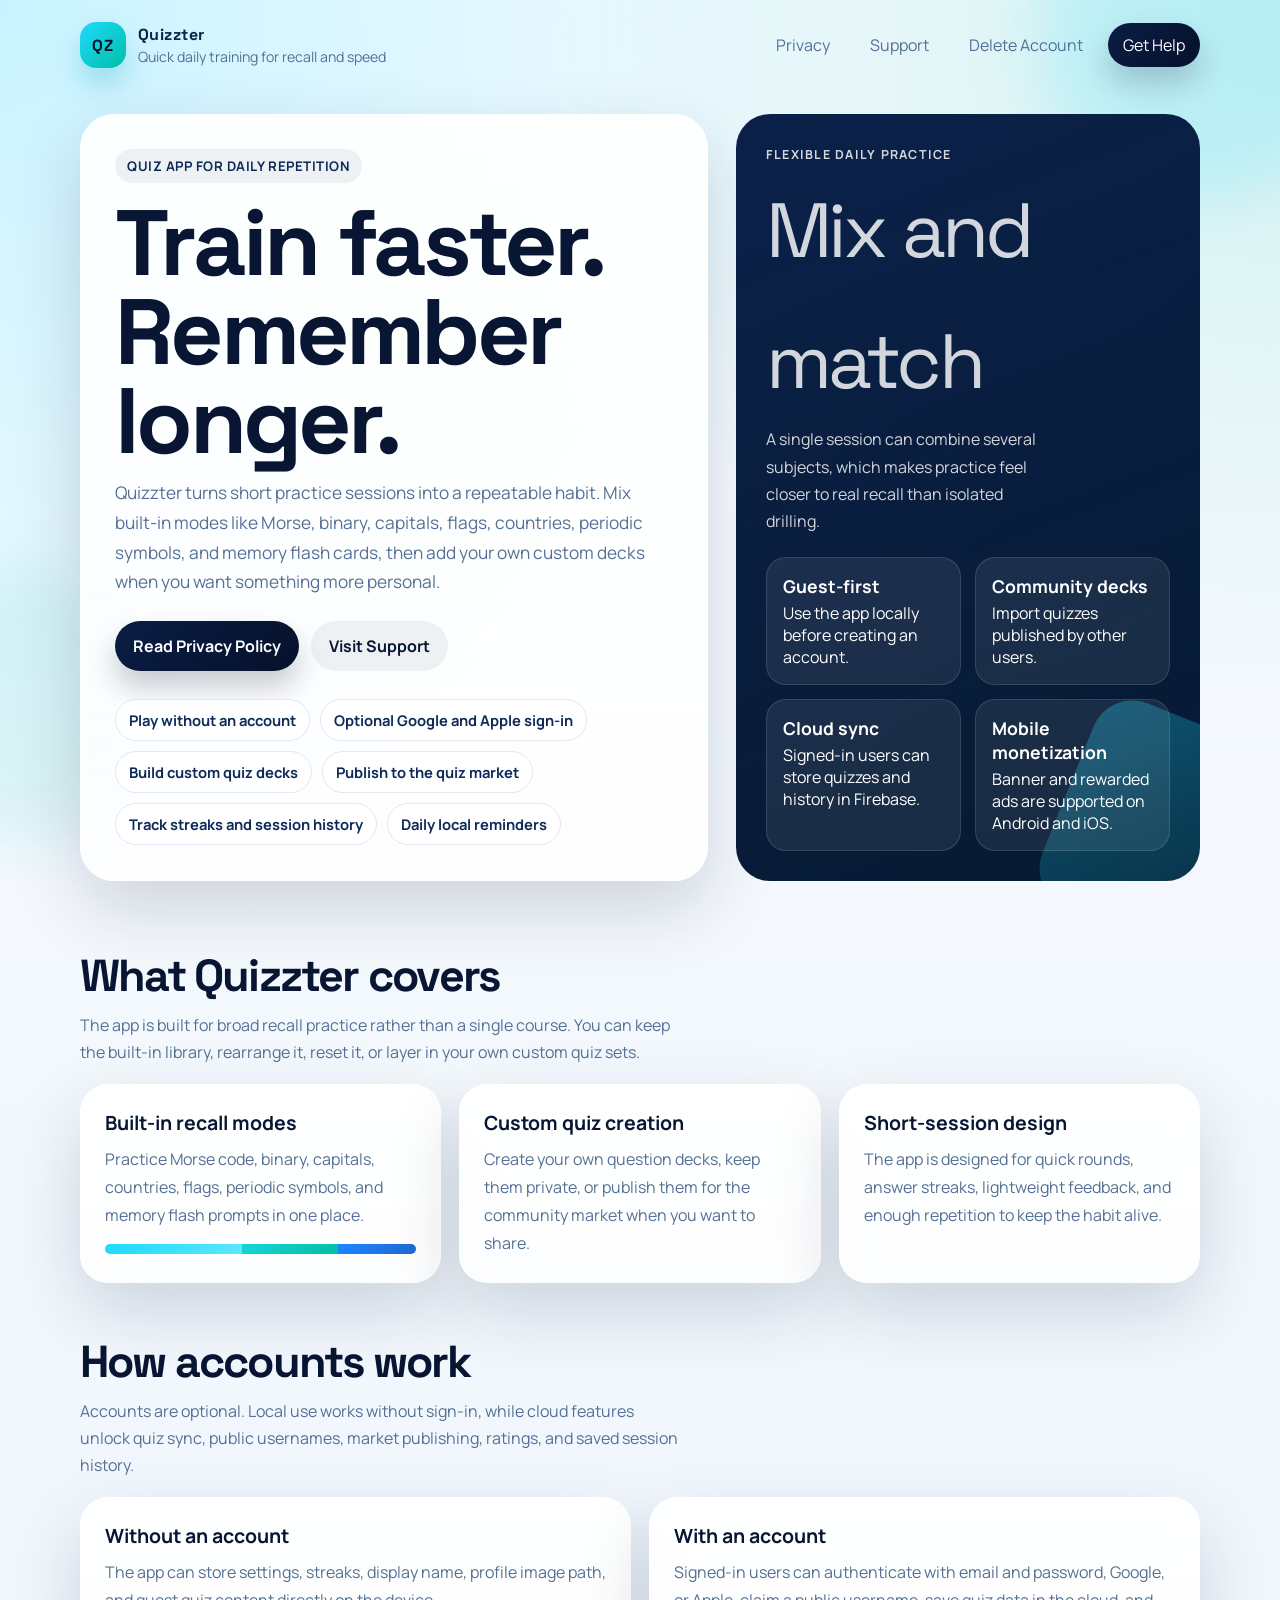
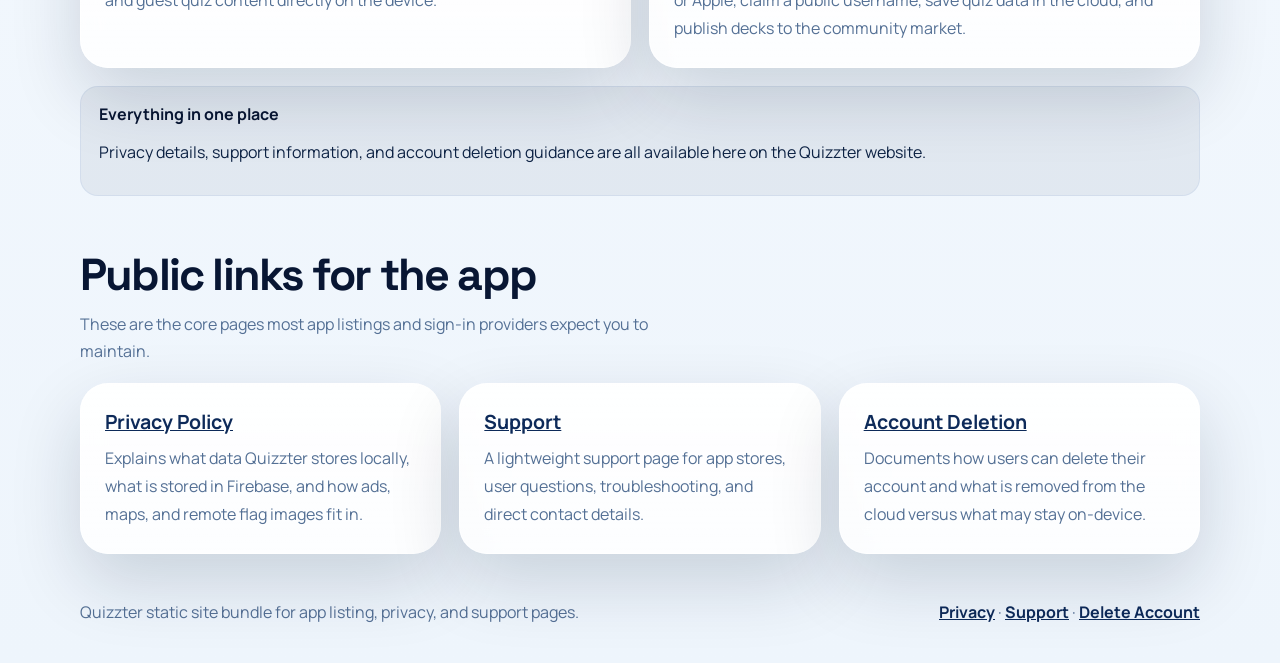
==== index.html @ 58419e4d "Update README and support pages with new contact information and improved descriptions" ====
<!DOCTYPE html>
<html lang="en">
<head>
  <meta charset="utf-8">
  <meta name="viewport" content="width=device-width, initial-scale=1">
  <meta
    name="description"
    content="Quizzter is a flexible quiz trainer for quick daily practice, custom quiz decks, and community-made study sets."
  >
  <title>Quizzter | Daily Quiz Training</title>
  <link rel="stylesheet" href="site.css">
</head>
<body>
  <div class="page-shell">
    <header class="site-header">
      <div class="wrap">
        <a class="brand" href="index.html" aria-label="Quizzter home">
          <span class="brand-mark">QZ</span>
          <span class="brand-copy">
            <span class="brand-title">Quizzter</span>
            <span class="brand-subtitle">Quick daily training for recall and speed</span>
          </span>
        </a>
        <nav class="nav" aria-label="Primary">
          <a href="privacy.html">Privacy</a>
          <a href="support.html">Support</a>
          <a href="delete-account.html">Delete Account</a>
          <a class="cta-link" href="support.html">Get Help</a>
        </nav>
      </div>
    </header>

    <main>
      <section class="hero">
        <div class="wrap hero-grid">
          <article class="hero-card">
            <span class="eyebrow">Quiz app for daily repetition</span>
            <h1>Train faster. Remember longer.</h1>
            <p class="lead">
              Quizzter turns short practice sessions into a repeatable habit.
              Mix built-in modes like Morse, binary, capitals, flags, countries,
              periodic symbols, and memory flash cards, then add your own custom
              decks when you want something more personal.
            </p>
            <div class="button-row">
              <a class="button button-primary" href="privacy.html">Read Privacy Policy</a>
              <a class="button button-secondary" href="support.html">Visit Support</a>
            </div>
            <div class="chip-row" aria-label="Product highlights">
              <span class="chip">Play without an account</span>
              <span class="chip">Optional Google and Apple sign-in</span>
              <span class="chip">Build custom quiz decks</span>
              <span class="chip">Publish to the quiz market</span>
              <span class="chip">Track streaks and session history</span>
              <span class="chip">Daily local reminders</span>
            </div>
          </article>

          <aside class="stats-card" aria-label="Quizzter overview">
            <p class="stats-label">Flexible daily practice</p>
            <p class="stats-number">Mix and match</p>
            <p>
              A single session can combine several subjects, which makes practice
              feel closer to real recall than isolated drilling.
            </p>
            <div class="mini-grid">
              <div class="mini-panel">
                <strong>Guest-first</strong>
                <span>Use the app locally before creating an account.</span>
              </div>
              <div class="mini-panel">
                <strong>Community decks</strong>
                <span>Import quizzes published by other users.</span>
              </div>
              <div class="mini-panel">
                <strong>Cloud sync</strong>
                <span>Signed-in users can store quizzes and history in Firebase.</span>
              </div>
              <div class="mini-panel">
                <strong>Mobile monetization</strong>
                <span>Banner and rewarded ads are supported on Android and iOS.</span>
              </div>
            </div>
          </aside>
        </div>
      </section>

      <section class="section">
        <div class="wrap">
          <div class="section-heading">
            <h2>What Quizzter covers</h2>
            <p>
              The app is built for broad recall practice rather than a single
              course. You can keep the built-in library, rearrange it, reset it,
              or layer in your own custom quiz sets.
            </p>
          </div>
          <div class="feature-grid">
            <article class="glass-card">
              <h3>Built-in recall modes</h3>
              <p>
                Practice Morse code, binary, capitals, countries, flags,
                periodic symbols, and memory flash prompts in one place.
              </p>
              <div class="metric-bar" aria-hidden="true">
                <span></span><span></span><span></span>
              </div>
            </article>
            <article class="glass-card">
              <h3>Custom quiz creation</h3>
              <p>
                Create your own question decks, keep them private, or publish
                them for the community market when you want to share.
              </p>
            </article>
            <article class="glass-card">
              <h3>Short-session design</h3>
              <p>
                The app is designed for quick rounds, answer streaks, lightweight
                feedback, and enough repetition to keep the habit alive.
              </p>
            </article>
          </div>
        </div>
      </section>

      <section class="section">
        <div class="wrap">
          <div class="section-heading">
            <h2>How accounts work</h2>
            <p>
              Accounts are optional. Local use works without sign-in, while
              cloud features unlock quiz sync, public usernames, market
              publishing, ratings, and saved session history.
            </p>
          </div>
          <div class="support-grid">
            <article class="panel">
              <h3>Without an account</h3>
              <p>
                The app can store settings, streaks, display name, profile image
                path, and guest quiz content directly on the device.
              </p>
            </article>
            <article class="panel">
              <h3>With an account</h3>
              <p>
                Signed-in users can authenticate with email and password,
                Google, or Apple, claim a public username, save quiz data in the
                cloud, and publish decks to the community market.
              </p>
            </article>
          </div>
          <div class="notice">
            <strong>Everything in one place</strong>
            <p>
              Privacy details, support information, and account deletion
              guidance are all available here on the Quizzter website.
            </p>
          </div>
        </div>
      </section>

      <section class="section">
        <div class="wrap">
          <div class="section-heading">
            <h2>Public links for the app</h2>
            <p>
              These are the core pages most app listings and sign-in providers
              expect you to maintain.
            </p>
          </div>
          <div class="feature-grid">
            <article class="glass-card">
              <h3><a class="text-link" href="privacy.html">Privacy Policy</a></h3>
              <p>
                Explains what data Quizzter stores locally, what is stored in
                Firebase, and how ads, maps, and remote flag images fit in.
              </p>
            </article>
            <article class="glass-card">
              <h3><a class="text-link" href="support.html">Support</a></h3>
              <p>
                A lightweight support page for app stores, user questions,
                troubleshooting, and direct contact details.
              </p>
            </article>
            <article class="glass-card">
              <h3><a class="text-link" href="delete-account.html">Account Deletion</a></h3>
              <p>
                Documents how users can delete their account and what is removed
                from the cloud versus what may stay on-device.
              </p>
            </article>
          </div>
        </div>
      </section>
    </main>

    <footer class="site-footer">
      <div class="wrap">
        <p>Quizzter static site bundle for app listing, privacy, and support pages.</p>
        <p><a class="text-link" href="privacy.html">Privacy</a> · <a class="text-link" href="support.html">Support</a> · <a class="text-link" href="delete-account.html">Delete Account</a></p>
      </div>
    </footer>
  </div>
</body>
</html>
---- site.css ----
@import url("https://fonts.googleapis.com/css2?family=Manrope:wght@400;600;700;800&family=Space+Grotesk:wght@500;700&display=swap");

:root {
  --ink-950: #06112b;
  --ink-900: #081633;
  --ink-800: #0a1d45;
  --ink-700: #0d2a59;
  --cyan-400: #1fd9ff;
  --cyan-200: #7ee9ff;
  --teal-400: #00bfa5;
  --paper: #f4f8fc;
  --card: rgba(255, 255, 255, 0.9);
  --card-strong: #ffffff;
  --border: rgba(199, 214, 234, 0.55);
  --text: #0d2345;
  --muted: #547095;
  --success: #0f8d76;
  --danger: #c94949;
  --shadow: 0 28px 70px rgba(8, 22, 51, 0.16);
  --radius-xl: 32px;
  --radius-lg: 22px;
  --radius-md: 16px;
  --content-width: 1120px;
}

* {
  box-sizing: border-box;
}

html {
  scroll-behavior: smooth;
}

body {
  margin: 0;
  min-width: 320px;
  font-family: "Manrope", "Avenir Next", "Segoe UI", sans-serif;
  color: var(--text);
  background:
    radial-gradient(circle at top left, rgba(31, 217, 255, 0.22), transparent 34%),
    radial-gradient(circle at top right, rgba(0, 191, 165, 0.16), transparent 28%),
    linear-gradient(180deg, #f8fbff 0%, #eef5fc 100%);
}

a {
  color: inherit;
}

img {
  max-width: 100%;
}

.page-shell {
  position: relative;
  overflow: hidden;
}

.page-shell::before,
.page-shell::after {
  content: "";
  position: fixed;
  z-index: -1;
  inset: auto;
  border-radius: 999px;
  filter: blur(28px);
  opacity: 0.55;
  pointer-events: none;
}

.page-shell::before {
  width: 320px;
  height: 320px;
  top: -120px;
  right: -80px;
  background: rgba(31, 217, 255, 0.28);
}

.page-shell::after {
  width: 280px;
  height: 280px;
  bottom: 6%;
  left: -120px;
  background: rgba(0, 191, 165, 0.16);
}

.wrap {
  width: min(calc(100% - 32px), var(--content-width));
  margin: 0 auto;
}

.site-header {
  padding: 22px 0 12px;
}

.site-header .wrap,
.site-footer .wrap {
  display: flex;
  align-items: center;
  justify-content: space-between;
  gap: 16px;
}

.brand {
  display: inline-flex;
  align-items: center;
  gap: 12px;
  text-decoration: none;
}

.brand-mark {
  width: 46px;
  height: 46px;
  border-radius: 16px;
  display: grid;
  place-items: center;
  background: linear-gradient(135deg, var(--cyan-400), var(--teal-400));
  color: var(--ink-950);
  font-family: "Space Grotesk", sans-serif;
  font-weight: 700;
  letter-spacing: 0.08em;
  box-shadow: 0 16px 28px rgba(0, 151, 194, 0.26);
}

.brand-copy {
  display: flex;
  flex-direction: column;
  gap: 2px;
}

.brand-title {
  font-family: "Space Grotesk", sans-serif;
  font-size: 1rem;
  font-weight: 700;
  letter-spacing: 0.03em;
}

.brand-subtitle {
  font-size: 0.88rem;
  color: var(--muted);
}

.nav {
  display: flex;
  flex-wrap: wrap;
  align-items: center;
  justify-content: flex-end;
  gap: 10px;
}

.nav a {
  padding: 11px 15px;
  border-radius: 999px;
  text-decoration: none;
  color: var(--muted);
  transition: 160ms ease;
}

.nav a:hover,
.nav a:focus-visible {
  background: rgba(255, 255, 255, 0.72);
  color: var(--ink-900);
  outline: none;
}

.cta-link {
  background: linear-gradient(135deg, var(--ink-800), var(--ink-950));
  color: #fff !important;
  box-shadow: 0 16px 30px rgba(8, 22, 51, 0.2);
}

.hero {
  padding: 34px 0 42px;
}

.hero-grid {
  display: grid;
  grid-template-columns: minmax(0, 1.15fr) minmax(320px, 0.85fr);
  gap: 28px;
  align-items: stretch;
}

.hero-card,
.glass-card,
.article-card,
.panel {
  border: 1px solid rgba(255, 255, 255, 0.7);
  background: linear-gradient(180deg, rgba(255, 255, 255, 0.94), rgba(255, 255, 255, 0.84));
  box-shadow: var(--shadow);
  backdrop-filter: blur(12px);
}

.hero-card {
  border-radius: 34px;
  padding: 34px;
}

.eyebrow {
  display: inline-flex;
  align-items: center;
  gap: 8px;
  padding: 8px 12px;
  border-radius: 999px;
  background: rgba(8, 22, 51, 0.06);
  color: var(--ink-700);
  font-size: 0.83rem;
  font-weight: 700;
  letter-spacing: 0.04em;
  text-transform: uppercase;
}

.hero h1,
.page-title {
  margin: 16px 0 12px;
  font-family: "Space Grotesk", sans-serif;
  line-height: 0.96;
  letter-spacing: -0.04em;
  color: var(--ink-900);
}

.hero h1 {
  font-size: clamp(3.1rem, 8vw, 5.8rem);
  max-width: 10ch;
}

.page-title {
  font-size: clamp(2.4rem, 6vw, 4rem);
}

.lead {
  margin: 0;
  max-width: 62ch;
  font-size: 1.08rem;
  line-height: 1.72;
  color: var(--muted);
}

.button-row {
  display: flex;
  flex-wrap: wrap;
  gap: 12px;
  margin-top: 24px;
}

.button {
  display: inline-flex;
  align-items: center;
  justify-content: center;
  gap: 10px;
  min-height: 50px;
  padding: 0 18px;
  border-radius: 999px;
  font-weight: 700;
  text-decoration: none;
  transition: transform 160ms ease, box-shadow 160ms ease, background 160ms ease;
}

.button:hover,
.button:focus-visible {
  transform: translateY(-1px);
  outline: none;
}

.button-primary {
  color: #fff;
  background: linear-gradient(135deg, var(--ink-800), var(--ink-950));
  box-shadow: 0 16px 28px rgba(8, 22, 51, 0.22);
}

.button-secondary {
  color: var(--ink-900);
  background: rgba(8, 22, 51, 0.06);
}

.chip-row {
  display: flex;
  flex-wrap: wrap;
  gap: 10px;
  margin-top: 28px;
}

.chip {
  padding: 10px 13px;
  border-radius: 999px;
  background: rgba(255, 255, 255, 0.82);
  border: 1px solid var(--border);
  color: var(--ink-700);
  font-weight: 700;
  font-size: 0.92rem;
}

.stats-card {
  border-radius: 34px;
  padding: 30px;
  background:
    linear-gradient(160deg, rgba(10, 29, 69, 0.98), rgba(6, 17, 43, 0.95)),
    linear-gradient(135deg, var(--cyan-400), var(--teal-400));
  color: #fff;
  position: relative;
  overflow: hidden;
}

.stats-card::before {
  content: "";
  position: absolute;
  inset: auto -80px -60px auto;
  width: 220px;
  height: 220px;
  border-radius: 42px;
  background: linear-gradient(135deg, rgba(31, 217, 255, 0.3), rgba(0, 191, 165, 0.08));
  transform: rotate(22deg);
}

.stats-card > * {
  position: relative;
}

.stats-label {
  margin: 0;
  color: rgba(255, 255, 255, 0.76);
  text-transform: uppercase;
  font-size: 0.78rem;
  letter-spacing: 0.1em;
  font-weight: 700;
}

.stats-number {
  margin: 8px 0 10px;
  font-family: "Space Grotesk", sans-serif;
  font-size: clamp(3rem, 9vw, 4.8rem);
  line-height: 0.94;
  letter-spacing: -0.05em;
}

.stats-card p {
  margin: 0;
  max-width: 28ch;
  line-height: 1.7;
  color: rgba(255, 255, 255, 0.82);
}

.mini-grid {
  display: grid;
  grid-template-columns: repeat(2, minmax(0, 1fr));
  gap: 14px;
  margin-top: 22px;
}

.mini-panel {
  padding: 16px;
  border-radius: 20px;
  background: rgba(255, 255, 255, 0.08);
  border: 1px solid rgba(255, 255, 255, 0.12);
}

.mini-panel strong {
  display: block;
  margin-bottom: 4px;
  font-size: 1.1rem;
}

.section {
  padding: 24px 0 26px;
}

.section-heading {
  margin-bottom: 18px;
}

.section-heading h2 {
  margin: 0 0 8px;
  font-family: "Space Grotesk", sans-serif;
  font-size: clamp(1.9rem, 5vw, 2.8rem);
  letter-spacing: -0.04em;
  color: var(--ink-900);
}

.section-heading p {
  margin: 0;
  max-width: 60ch;
  color: var(--muted);
  line-height: 1.7;
}

.feature-grid,
.support-grid,
.article-grid {
  display: grid;
  gap: 18px;
}

.feature-grid {
  grid-template-columns: repeat(3, minmax(0, 1fr));
}

.support-grid {
  grid-template-columns: repeat(2, minmax(0, 1fr));
}

.article-grid {
  grid-template-columns: 290px minmax(0, 1fr);
  align-items: start;
}

.glass-card,
.panel,
.article-card {
  border-radius: 28px;
  padding: 24px;
}

.glass-card h3,
.panel h3,
.article-card h2,
.article-card h3 {
  margin: 0 0 10px;
  color: var(--ink-900);
}

.glass-card h3,
.panel h3 {
  font-size: 1.22rem;
}

.glass-card p,
.panel p,
.article-card p,
.article-card li {
  margin: 0;
  color: var(--muted);
  line-height: 1.74;
}

.stack {
  display: grid;
  gap: 16px;
}

.metric-bar {
  margin-top: 14px;
  display: flex;
  height: 10px;
  border-radius: 999px;
  overflow: hidden;
  background: rgba(8, 22, 51, 0.08);
}

.metric-bar span:nth-child(1) {
  width: 44%;
  background: linear-gradient(135deg, var(--cyan-400), #5ce7ff);
}

.metric-bar span:nth-child(2) {
  width: 31%;
  background: linear-gradient(135deg, #17d5d5, var(--teal-400));
}

.metric-bar span:nth-child(3) {
  width: 25%;
  background: linear-gradient(135deg, #1b86ff, #2367d1);
}

.note,
.notice {
  margin-top: 18px;
  padding: 16px 18px;
  border-radius: 18px;
  background: rgba(8, 22, 51, 0.06);
  border: 1px solid var(--border);
}

.notice strong,
.note strong {
  display: block;
  margin-bottom: 6px;
  color: var(--ink-900);
}

.article-shell {
  padding: 22px 0 42px;
}

.article-sidebar {
  position: sticky;
  top: 20px;
}

.article-sidebar .panel {
  background:
    linear-gradient(180deg, rgba(10, 29, 69, 0.97), rgba(6, 17, 43, 0.95)),
    #081633;
  color: #fff;
}

.article-sidebar .panel h3,
.article-sidebar .panel p,
.article-sidebar .panel a,
.article-sidebar .panel li {
  color: rgba(255, 255, 255, 0.9);
}

.article-sidebar ul,
.article-card ul,
.article-card ol {
  margin: 0;
  padding-left: 20px;
}

.article-sidebar li + li,
.article-card li + li {
  margin-top: 8px;
}

.article-card + .article-card {
  margin-top: 18px;
}

.article-card h2 {
  font-family: "Space Grotesk", sans-serif;
  font-size: 1.6rem;
  letter-spacing: -0.03em;
}

.article-card h3 {
  margin-top: 18px;
  font-size: 1.1rem;
}

.article-meta {
  display: flex;
  flex-wrap: wrap;
  gap: 10px;
  margin-top: 20px;
}

.article-meta span {
  padding: 9px 12px;
  border-radius: 999px;
  background: rgba(8, 22, 51, 0.06);
  color: var(--ink-700);
  font-size: 0.9rem;
  font-weight: 700;
}

.steps {
  display: grid;
  gap: 14px;
  margin-top: 18px;
}

.step {
  display: grid;
  grid-template-columns: 44px minmax(0, 1fr);
  gap: 14px;
  align-items: start;
}

.step-badge {
  width: 44px;
  height: 44px;
  display: grid;
  place-items: center;
  border-radius: 16px;
  background: linear-gradient(135deg, var(--cyan-400), var(--teal-400));
  color: var(--ink-950);
  font-family: "Space Grotesk", sans-serif;
  font-weight: 700;
}

.step strong {
  display: block;
  margin-bottom: 4px;
  color: var(--ink-900);
}

.callout-grid {
  display: grid;
  grid-template-columns: repeat(3, minmax(0, 1fr));
  gap: 16px;
}

.callout {
  padding: 18px;
  border-radius: 22px;
  border: 1px solid var(--border);
  background: rgba(255, 255, 255, 0.72);
}

.callout strong {
  display: block;
  margin-bottom: 6px;
  color: var(--ink-900);
}

.text-link {
  color: var(--ink-700);
  font-weight: 700;
}

.site-footer {
  padding: 20px 0 38px;
}

.site-footer p {
  margin: 0;
  color: var(--muted);
  line-height: 1.6;
}

@media (max-width: 980px) {
  .hero-grid,
  .feature-grid,
  .support-grid,
  .article-grid,
  .callout-grid {
    grid-template-columns: 1fr;
  }

  .article-sidebar {
    position: static;
  }
}

@media (max-width: 720px) {
  .site-header .wrap,
  .site-footer .wrap {
    align-items: flex-start;
    flex-direction: column;
  }

  .hero-card,
  .stats-card,
  .glass-card,
  .panel,
  .article-card {
    padding: 22px;
  }

  .mini-grid {
    grid-template-columns: 1fr;
  }

  .button-row,
  .nav {
    width: 100%;
  }

  .button {
    width: 100%;
  }
}
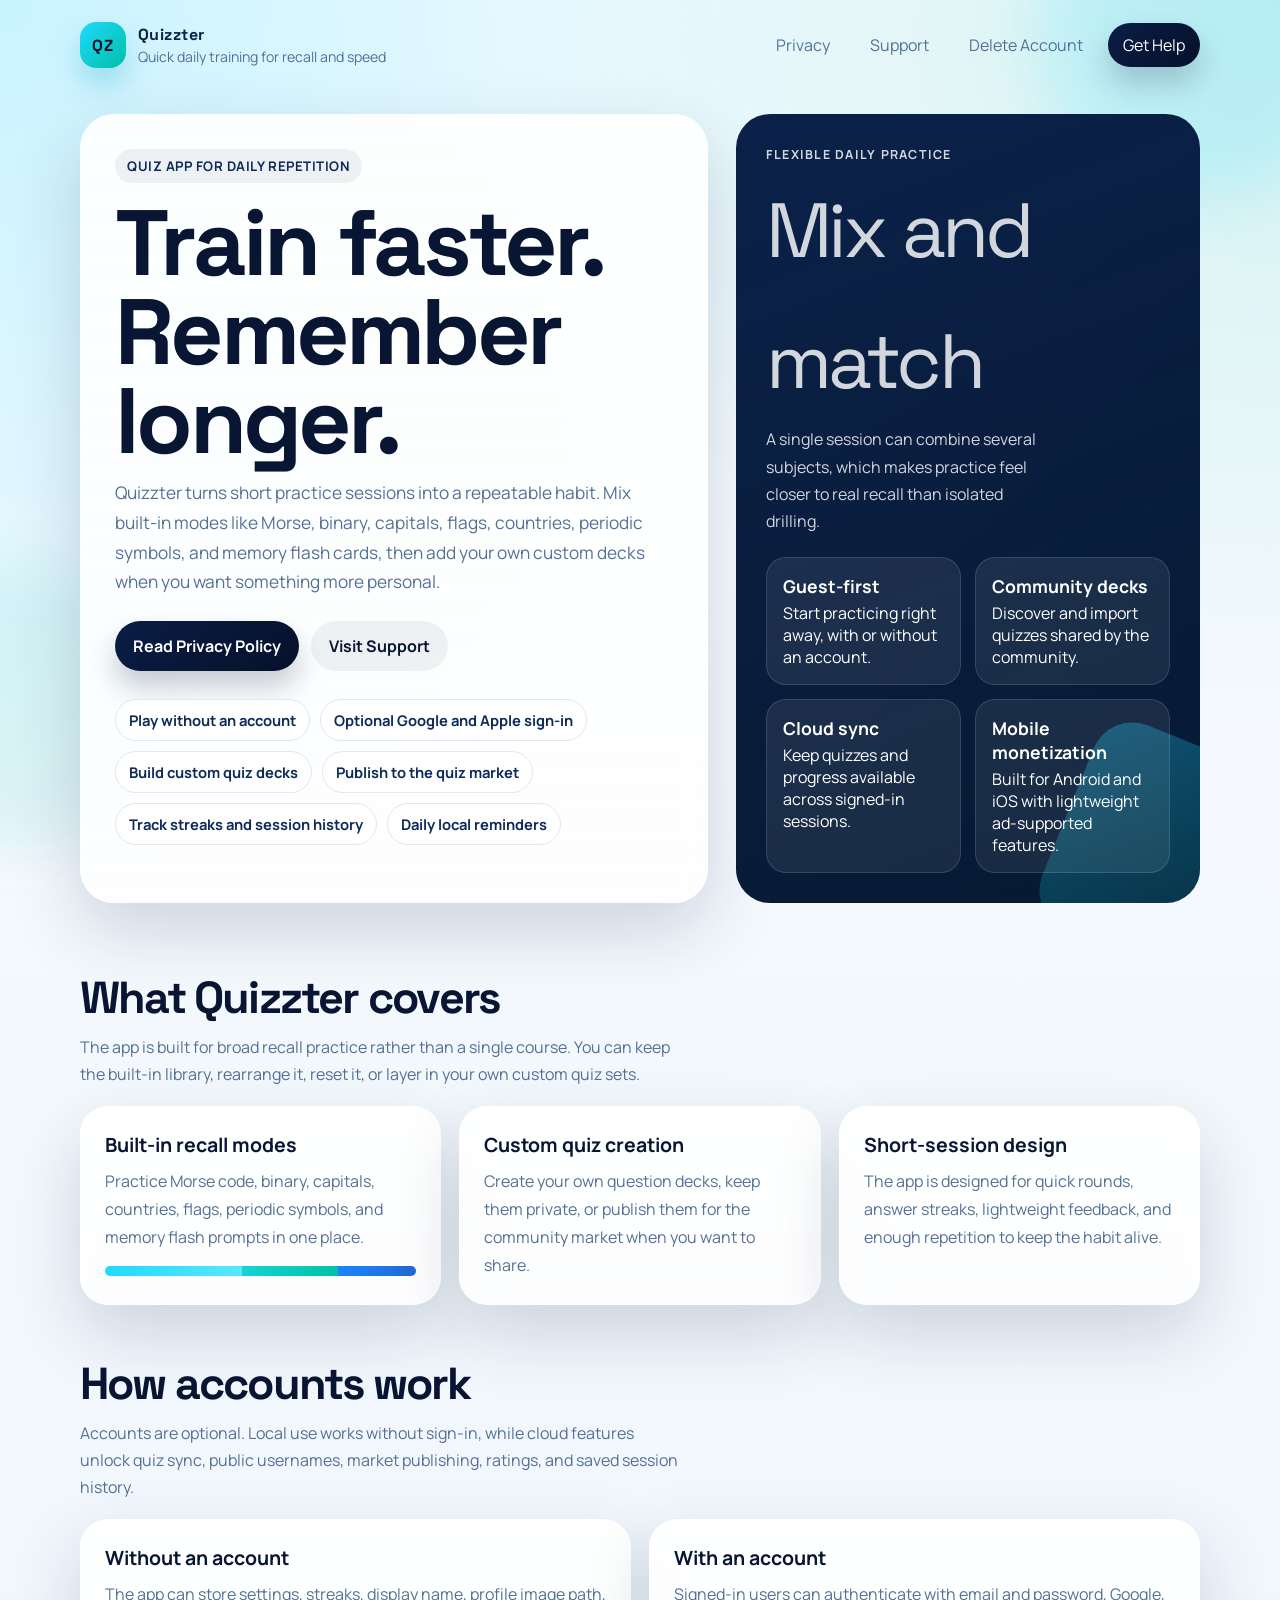
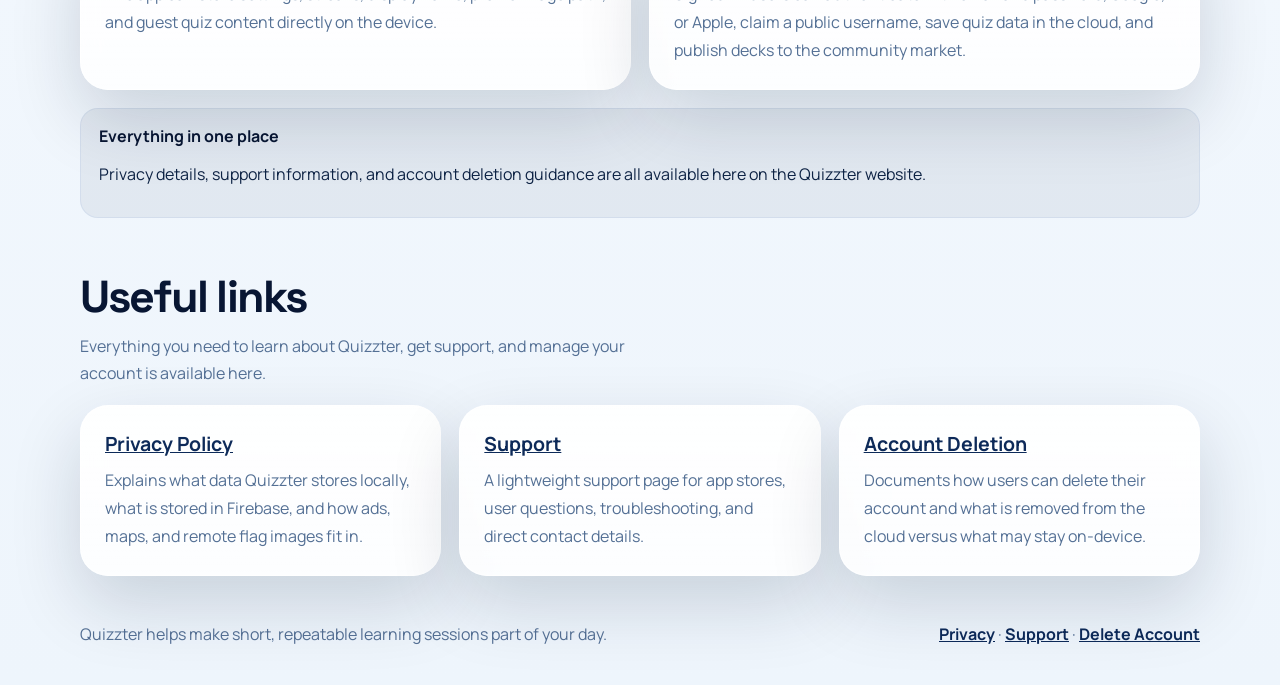
==== commit 73caf997: "Refine content across multiple pages for clarity and user guidance on account deletion, privacy, and" ====
--- a/index.html
+++ b/index.html
@@ -66,19 +66,19 @@
             <div class="mini-grid">
               <div class="mini-panel">
                 <strong>Guest-first</strong>
-                <span>Use the app locally before creating an account.</span>
+                <span>Start practicing right away, with or without an account.</span>
               </div>
               <div class="mini-panel">
                 <strong>Community decks</strong>
-                <span>Import quizzes published by other users.</span>
+                <span>Discover and import quizzes shared by the community.</span>
               </div>
               <div class="mini-panel">
                 <strong>Cloud sync</strong>
-                <span>Signed-in users can store quizzes and history in Firebase.</span>
+                <span>Keep quizzes and progress available across signed-in sessions.</span>
               </div>
               <div class="mini-panel">
                 <strong>Mobile monetization</strong>
-                <span>Banner and rewarded ads are supported on Android and iOS.</span>
+                <span>Built for Android and iOS with lightweight ad-supported features.</span>
               </div>
             </div>
           </aside>
@@ -164,10 +164,10 @@
       <section class="section">
         <div class="wrap">
           <div class="section-heading">
-            <h2>Public links for the app</h2>
-            <p>
-              These are the core pages most app listings and sign-in providers
-              expect you to maintain.
+            <h2>Useful links</h2>
+            <p>
+              Everything you need to learn about Quizzter, get support, and
+              manage your account is available here.
             </p>
           </div>
           <div class="feature-grid">
@@ -199,7 +199,7 @@
 
     <footer class="site-footer">
       <div class="wrap">
-        <p>Quizzter static site bundle for app listing, privacy, and support pages.</p>
+        <p>Quizzter helps make short, repeatable learning sessions part of your day.</p>
         <p><a class="text-link" href="privacy.html">Privacy</a> · <a class="text-link" href="support.html">Support</a> · <a class="text-link" href="delete-account.html">Delete Account</a></p>
       </div>
     </footer>
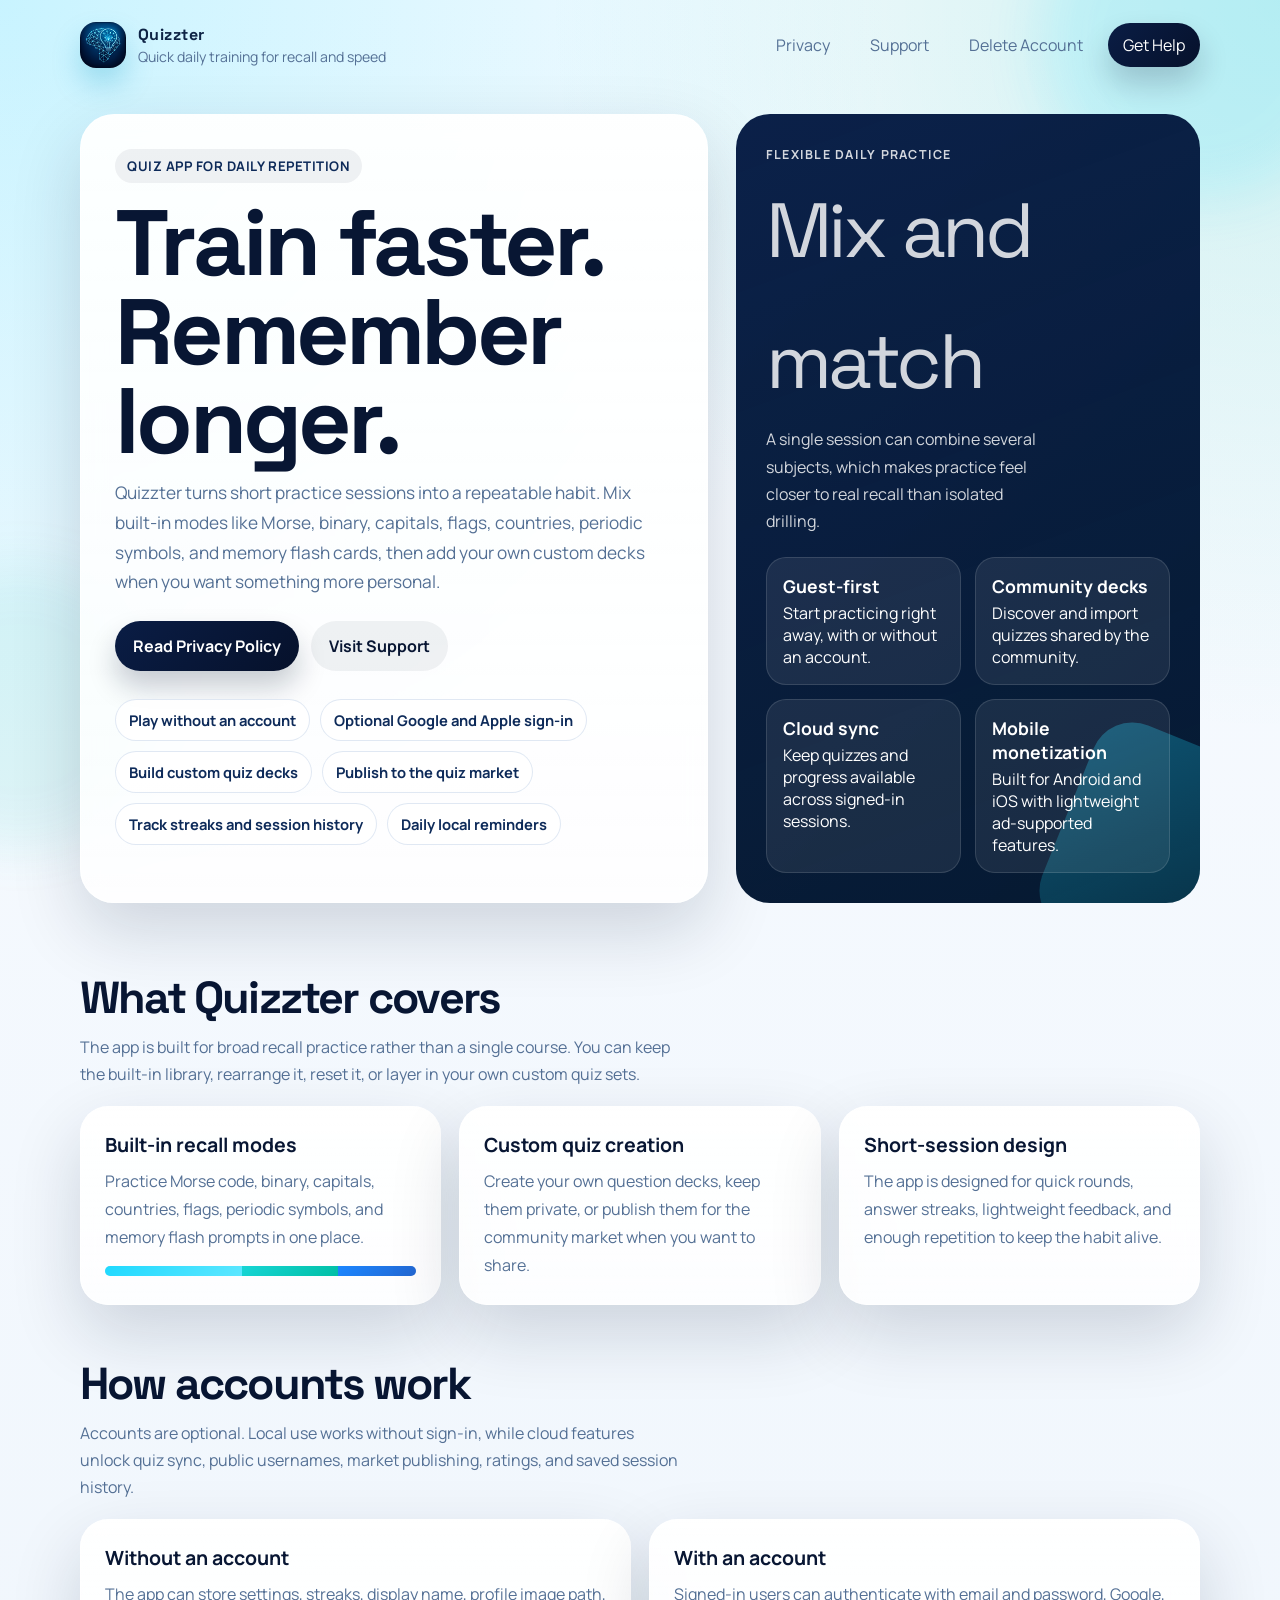
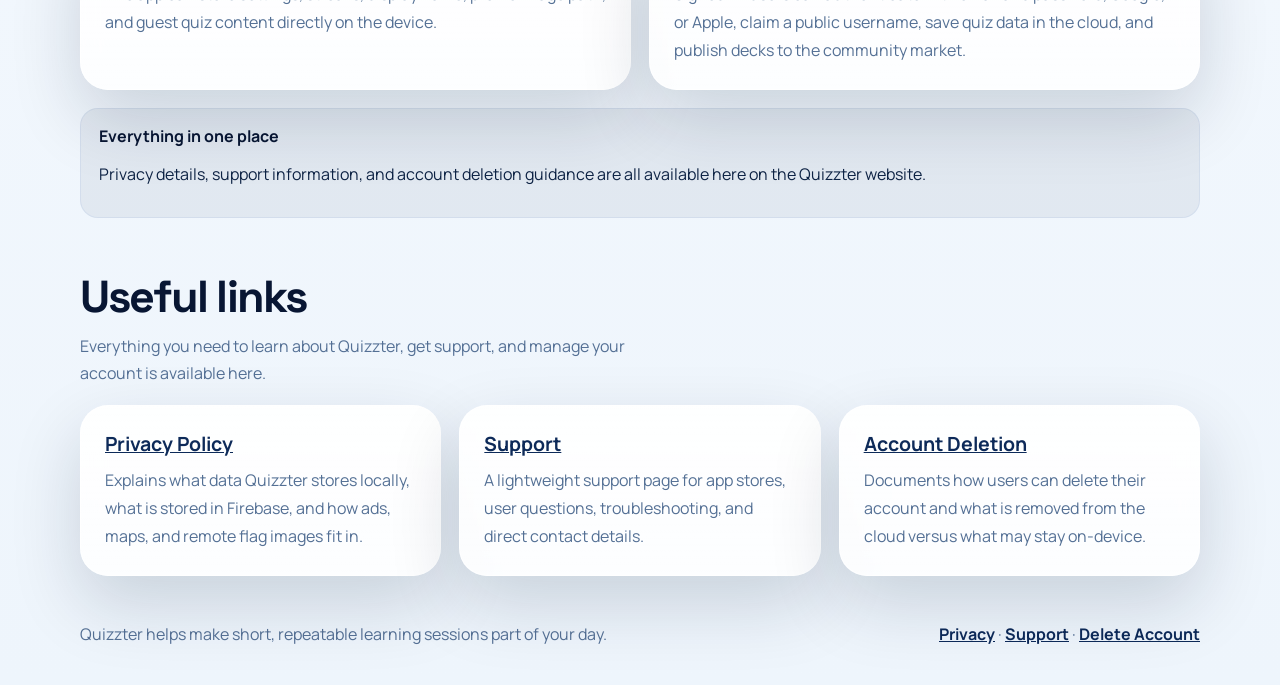
==== commit e83f1afb: "chore: clean up empty code change sections in the changes log" ====
--- a/index.html
+++ b/index.html
@@ -8,6 +8,8 @@
     content="Quizzter is a flexible quiz trainer for quick daily practice, custom quiz decks, and community-made study sets."
   >
   <title>Quizzter | Daily Quiz Training</title>
+  <link rel="icon" type="image/png" href="assets/app-icon.png">
+  <link rel="apple-touch-icon" href="assets/app-icon.png">
   <link rel="stylesheet" href="site.css">
 </head>
 <body>
@@ -15,7 +17,7 @@
     <header class="site-header">
       <div class="wrap">
         <a class="brand" href="index.html" aria-label="Quizzter home">
-          <span class="brand-mark">QZ</span>
+          <img class="brand-mark" src="assets/app-icon.png" alt="Quizzter app icon">
           <span class="brand-copy">
             <span class="brand-title">Quizzter</span>
             <span class="brand-subtitle">Quick daily training for recall and speed</span>
--- a/site.css
+++ b/site.css
@@ -111,13 +111,9 @@
   width: 46px;
   height: 46px;
   border-radius: 16px;
-  display: grid;
-  place-items: center;
+  display: block;
+  object-fit: cover;
   background: linear-gradient(135deg, var(--cyan-400), var(--teal-400));
-  color: var(--ink-950);
-  font-family: "Space Grotesk", sans-serif;
-  font-weight: 700;
-  letter-spacing: 0.08em;
   box-shadow: 0 16px 28px rgba(0, 151, 194, 0.26);
 }
 
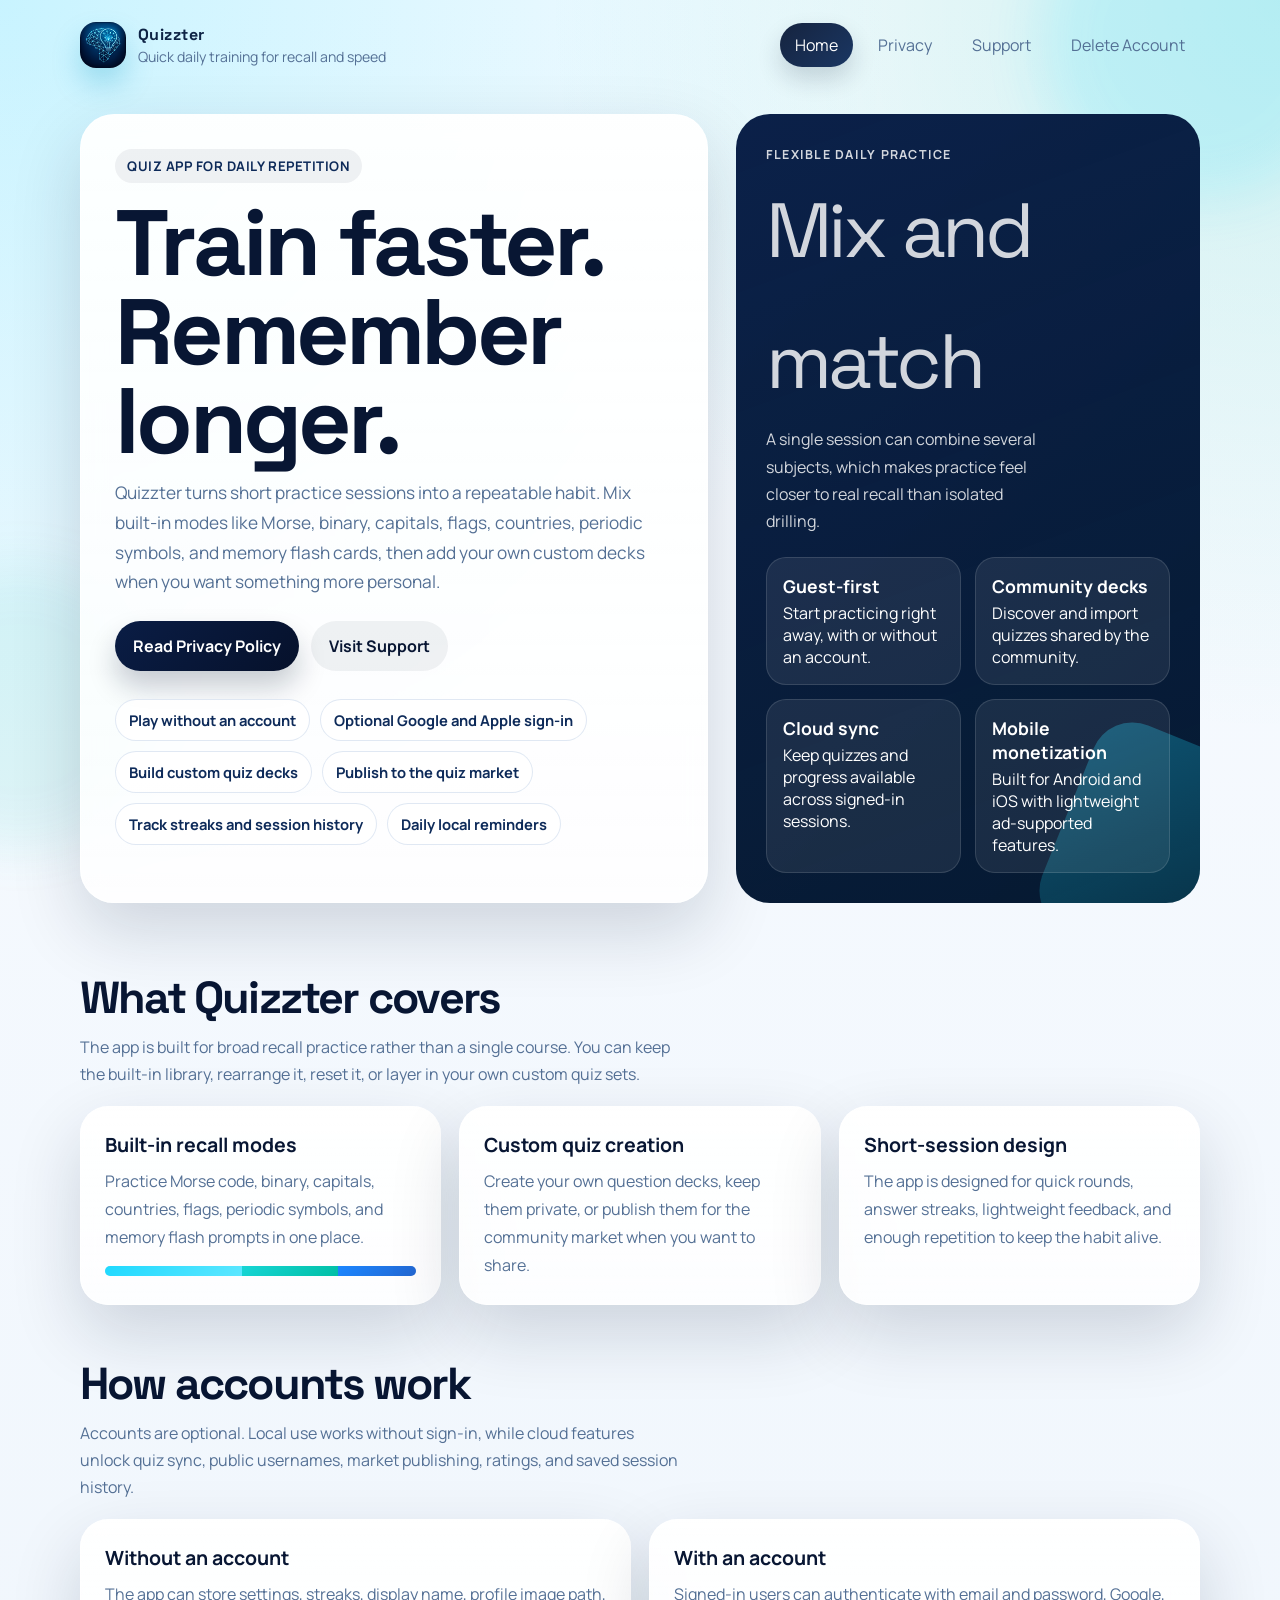
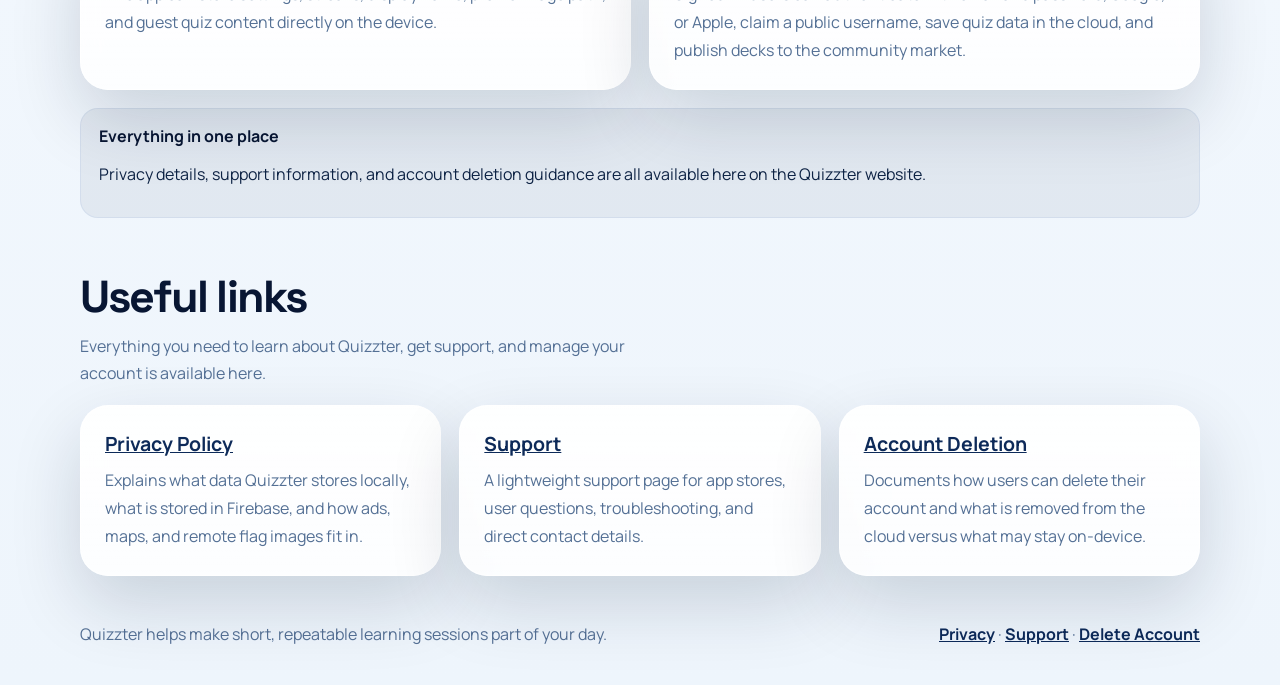
==== commit d8825ec0: "feat: update navigation to highlight active page for account deletion, privacy, and support" ====
--- a/index.html
+++ b/index.html
@@ -24,10 +24,10 @@
           </span>
         </a>
         <nav class="nav" aria-label="Primary">
+          <a class="is-active" href="index.html" aria-current="page">Home</a>
           <a href="privacy.html">Privacy</a>
           <a href="support.html">Support</a>
           <a href="delete-account.html">Delete Account</a>
-          <a class="cta-link" href="support.html">Get Help</a>
         </nav>
       </div>
     </header>
--- a/site.css
+++ b/site.css
@@ -158,6 +158,12 @@
   outline: none;
 }
 
+.nav a.is-active {
+  background: linear-gradient(135deg, rgba(8, 22, 51, 0.94), rgba(13, 42, 89, 0.94));
+  color: #fff;
+  box-shadow: 0 12px 24px rgba(8, 22, 51, 0.16);
+}
+
 .cta-link {
   background: linear-gradient(135deg, var(--ink-800), var(--ink-950));
   color: #fff !important;
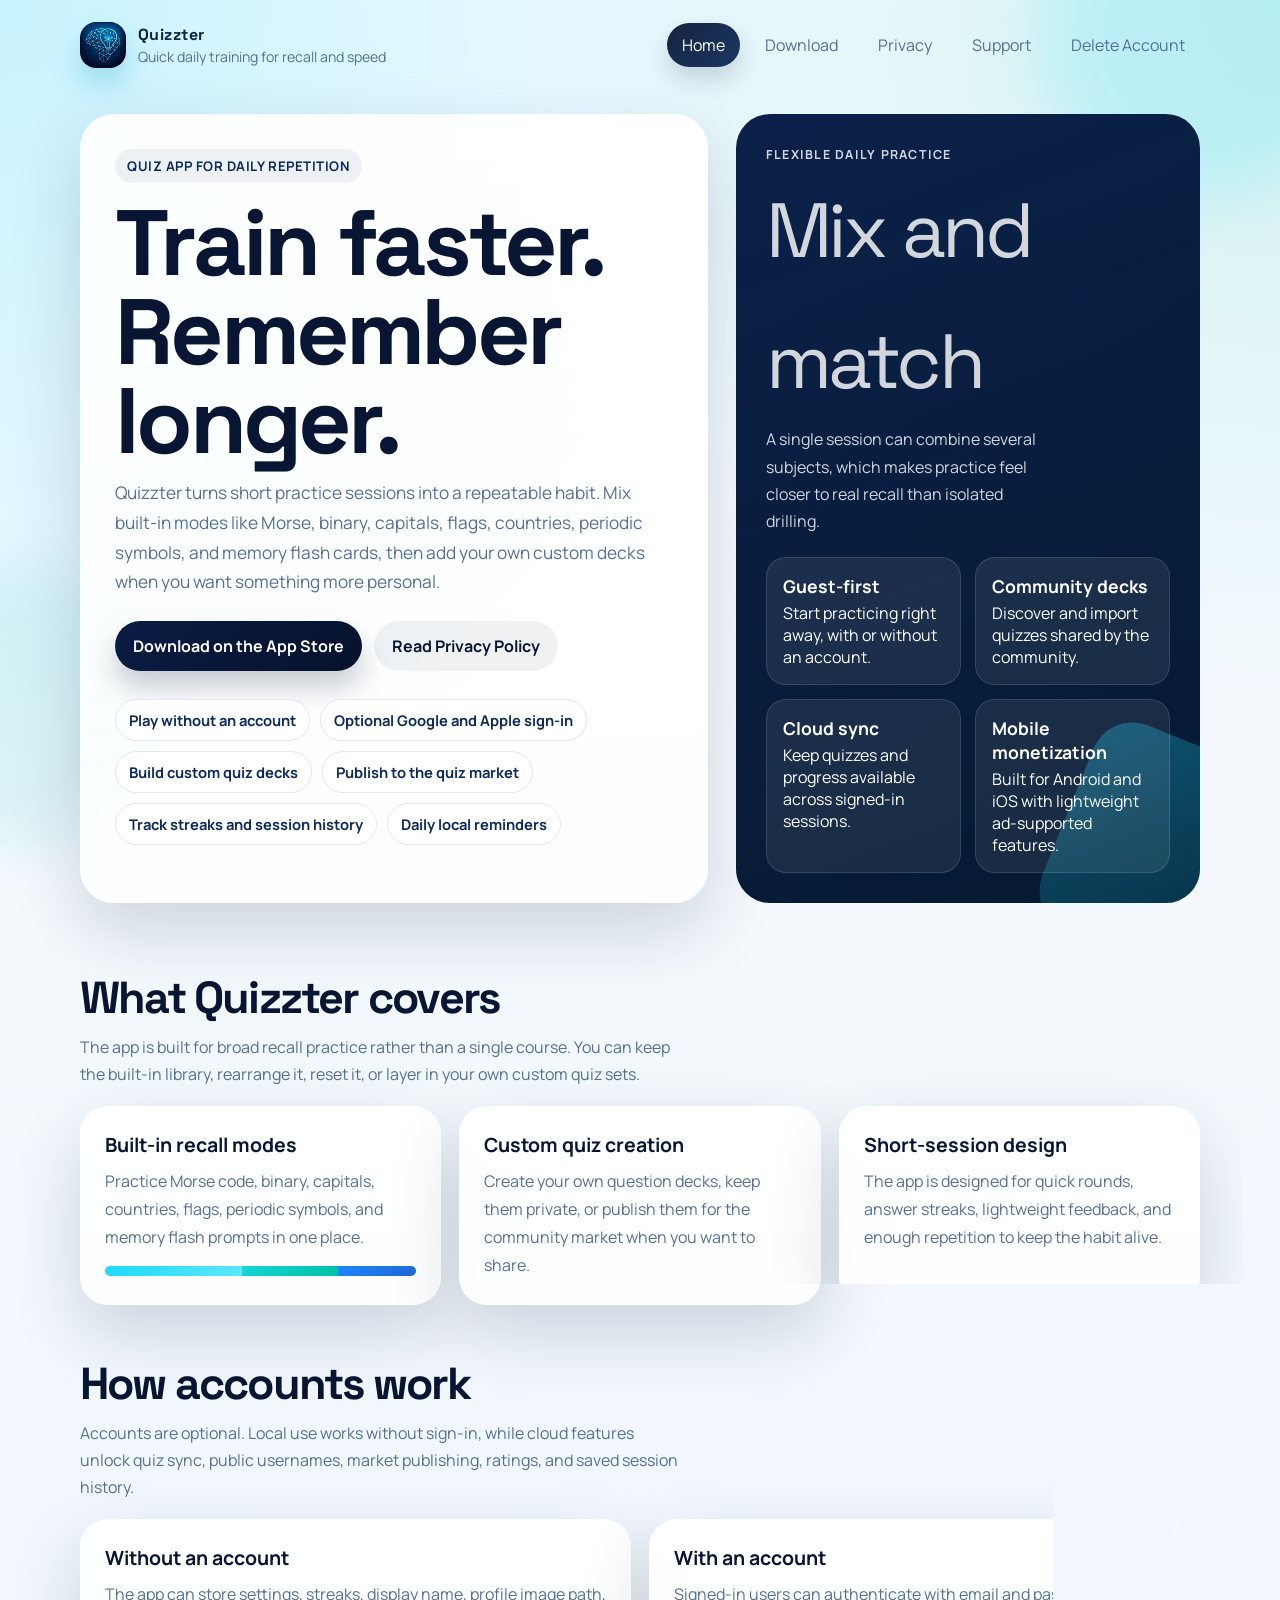
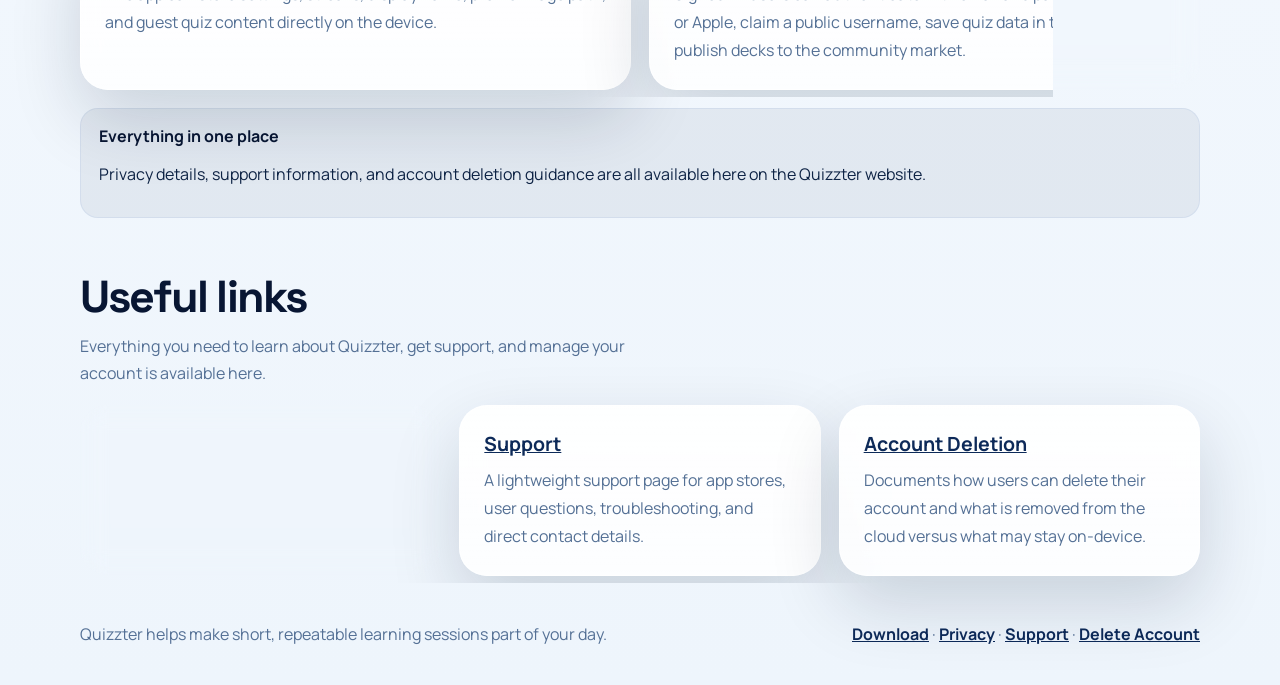
==== commit 65a03081: "Add download links to site pages" ====
--- a/index.html
+++ b/index.html
@@ -25,6 +25,7 @@
         </a>
         <nav class="nav" aria-label="Primary">
           <a class="is-active" href="index.html" aria-current="page">Home</a>
+          <a href="download/">Download</a>
           <a href="privacy.html">Privacy</a>
           <a href="support.html">Support</a>
           <a href="delete-account.html">Delete Account</a>
@@ -45,8 +46,8 @@
               decks when you want something more personal.
             </p>
             <div class="button-row">
-              <a class="button button-primary" href="privacy.html">Read Privacy Policy</a>
-              <a class="button button-secondary" href="support.html">Visit Support</a>
+              <a class="button button-primary" href="download/">Download on the App Store</a>
+              <a class="button button-secondary" href="privacy.html">Read Privacy Policy</a>
             </div>
             <div class="chip-row" aria-label="Product highlights">
               <span class="chip">Play without an account</span>
@@ -202,7 +203,7 @@
     <footer class="site-footer">
       <div class="wrap">
         <p>Quizzter helps make short, repeatable learning sessions part of your day.</p>
-        <p><a class="text-link" href="privacy.html">Privacy</a> · <a class="text-link" href="support.html">Support</a> · <a class="text-link" href="delete-account.html">Delete Account</a></p>
+        <p><a class="text-link" href="download/">Download</a> · <a class="text-link" href="privacy.html">Privacy</a> · <a class="text-link" href="support.html">Support</a> · <a class="text-link" href="delete-account.html">Delete Account</a></p>
       </div>
     </footer>
   </div>
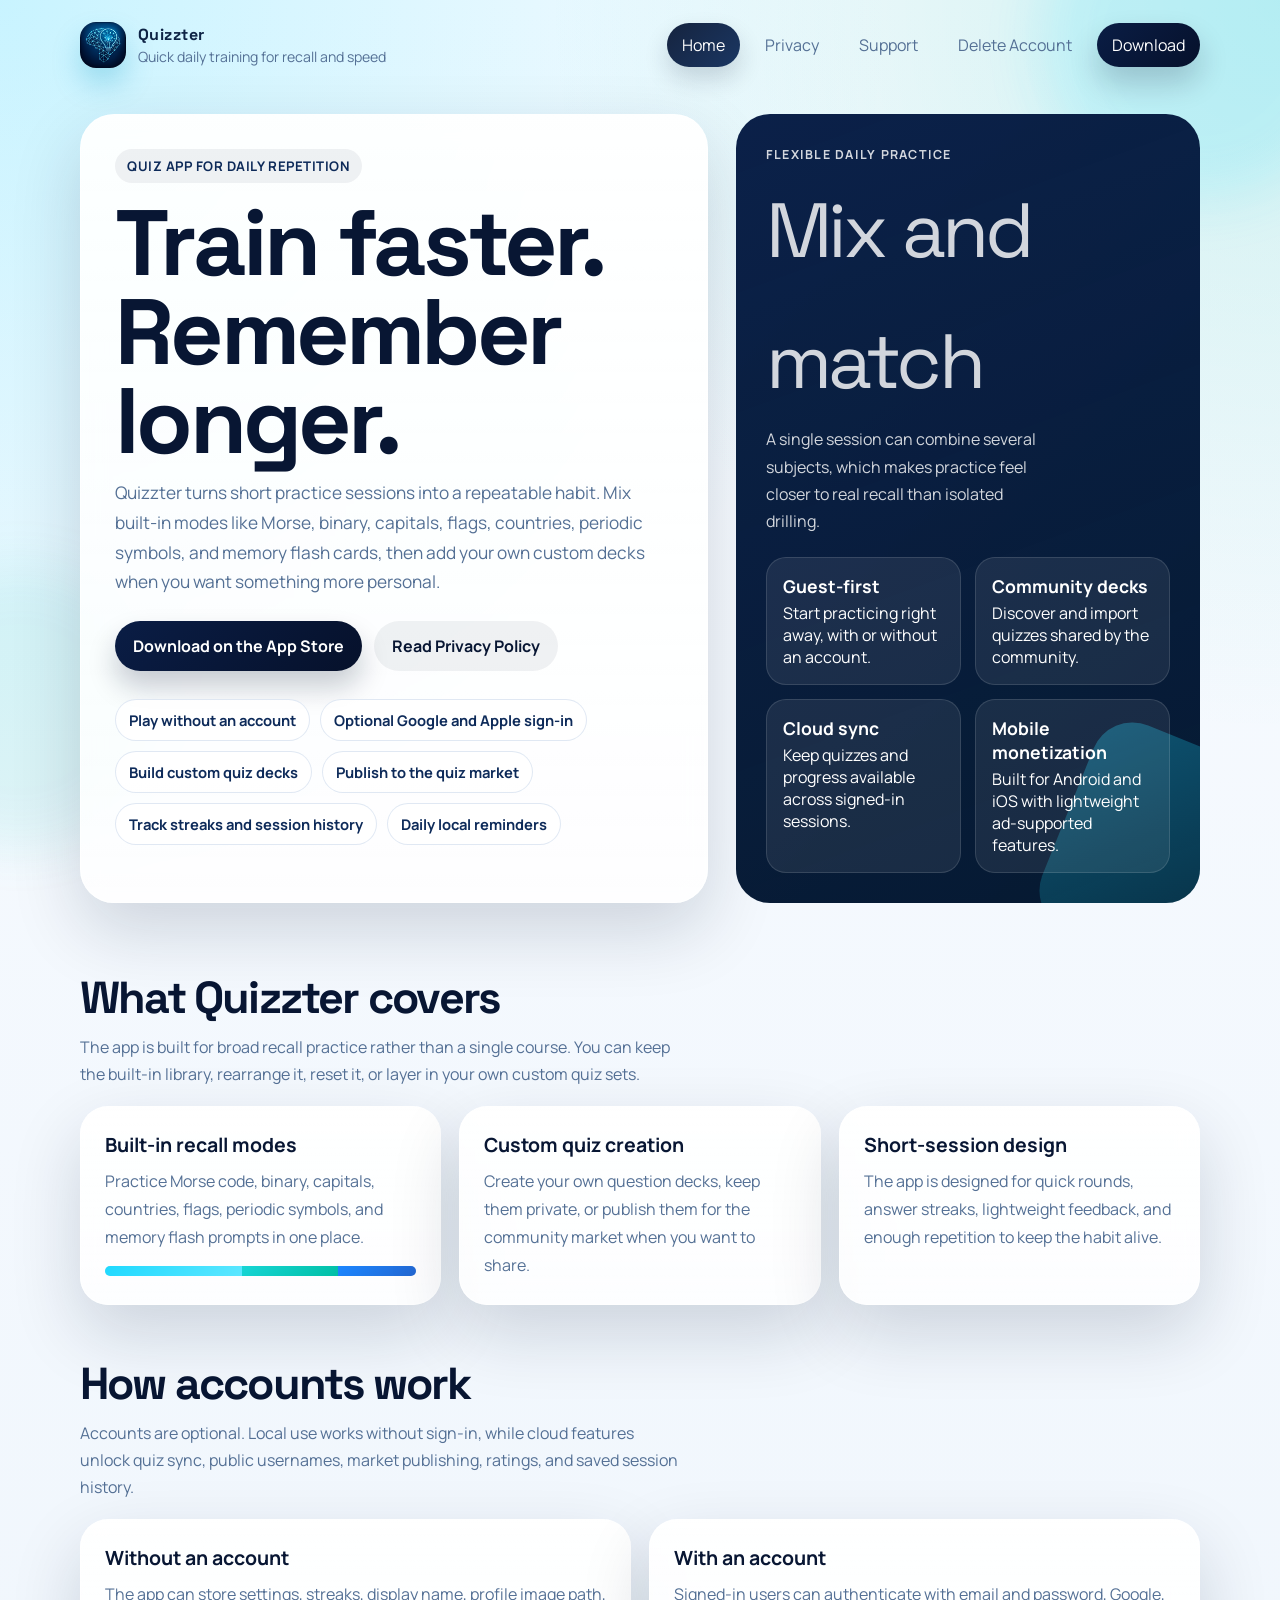
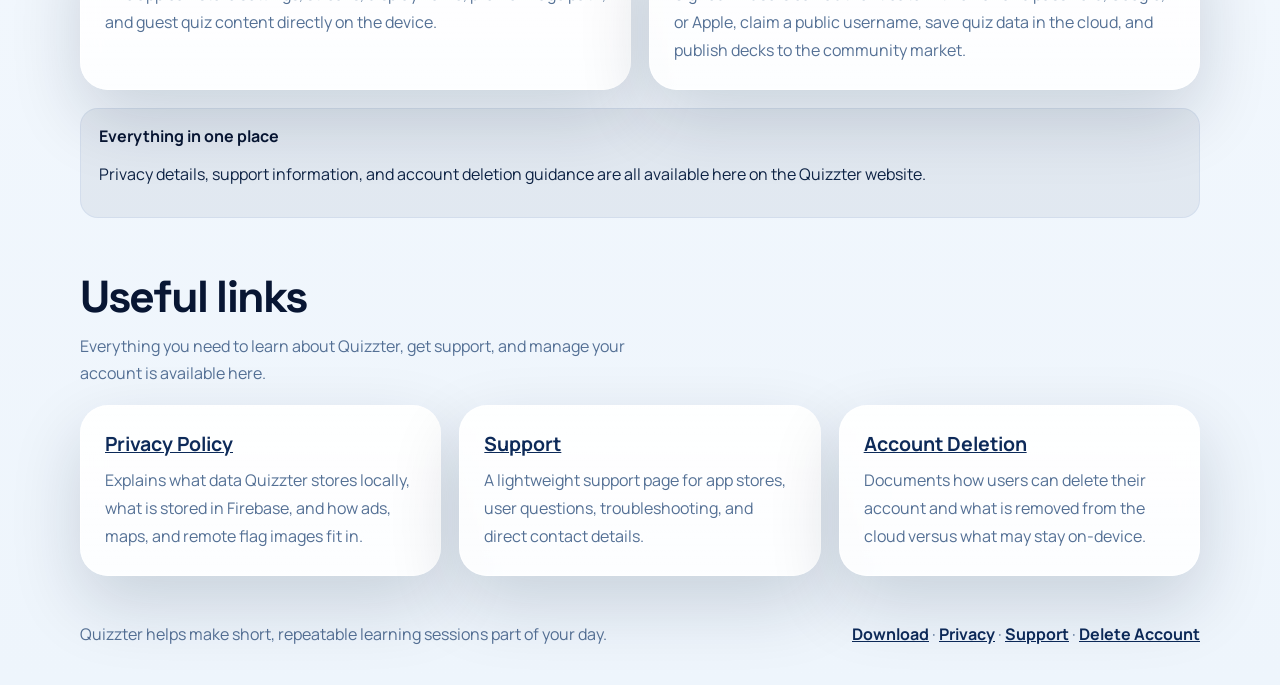
==== commit 0af4f50f: "Update site nav links to use root paths" ====
--- a/index.html
+++ b/index.html
@@ -16,7 +16,7 @@
   <div class="page-shell">
     <header class="site-header">
       <div class="wrap">
-        <a class="brand" href="index.html" aria-label="Quizzter home">
+        <a class="brand" href="/" aria-label="Quizzter home">
           <img class="brand-mark" src="assets/app-icon.png" alt="Quizzter app icon">
           <span class="brand-copy">
             <span class="brand-title">Quizzter</span>
@@ -24,11 +24,11 @@
           </span>
         </a>
         <nav class="nav" aria-label="Primary">
-          <a class="is-active" href="index.html" aria-current="page">Home</a>
-          <a href="download/">Download</a>
+          <a class="is-active" href="/" aria-current="page">Home</a>
           <a href="privacy.html">Privacy</a>
           <a href="support.html">Support</a>
           <a href="delete-account.html">Delete Account</a>
+          <a class="cta-link" href="download/">Download</a>
         </nav>
       </div>
     </header>
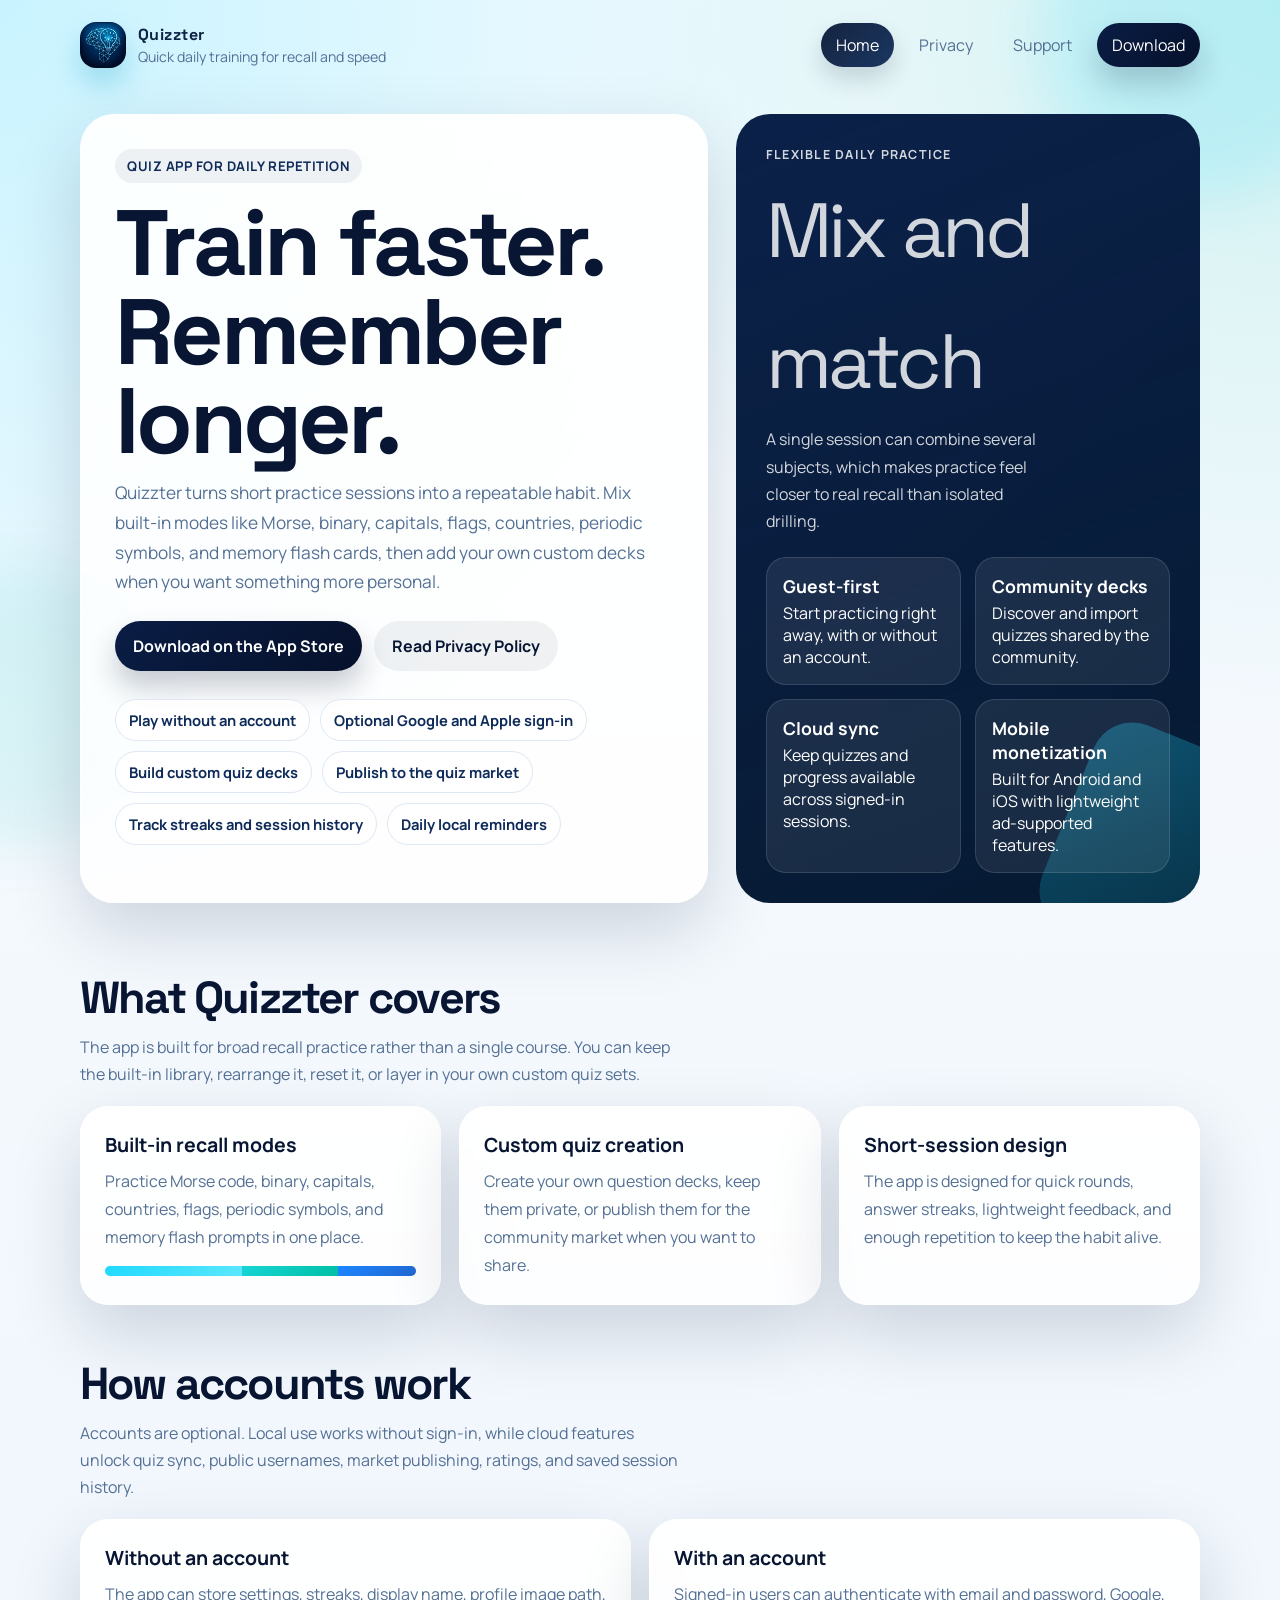
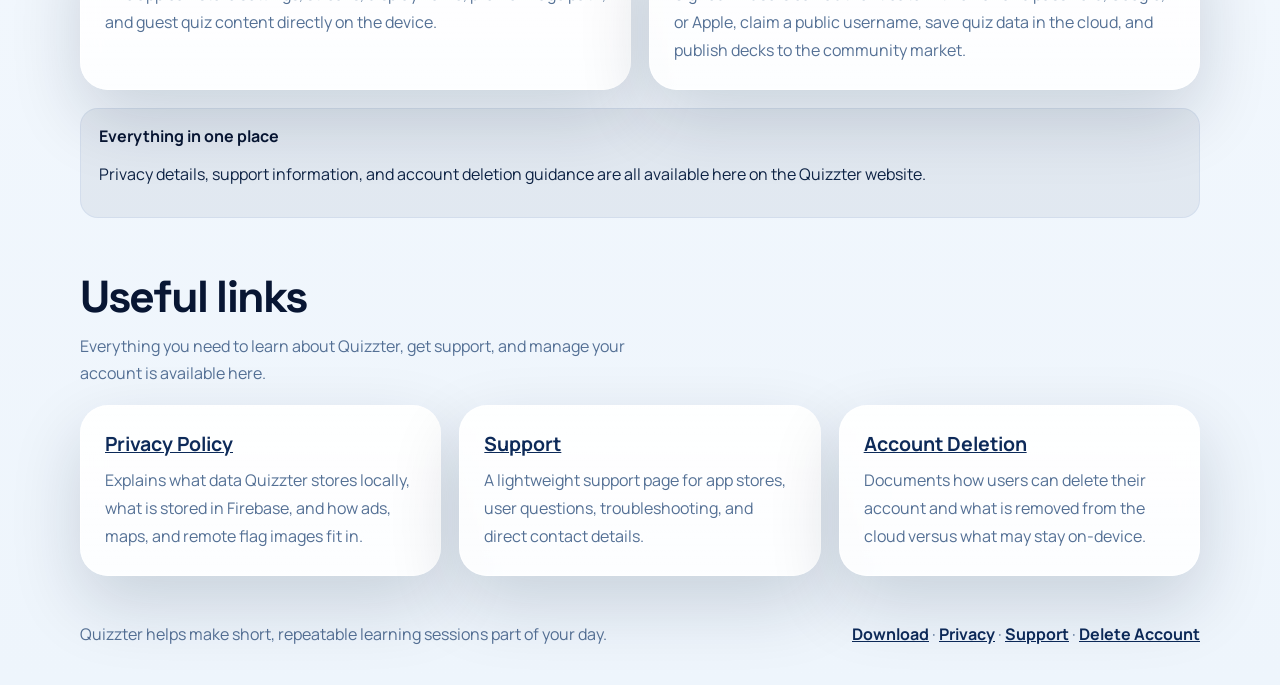
==== commit c0e695ff: "Update site navigation and account deletion guidance" ====
--- a/index.html
+++ b/index.html
@@ -27,7 +27,6 @@
           <a class="is-active" href="/" aria-current="page">Home</a>
           <a href="privacy.html">Privacy</a>
           <a href="support.html">Support</a>
-          <a href="delete-account.html">Delete Account</a>
           <a class="cta-link" href="download/">Download</a>
         </nav>
       </div>
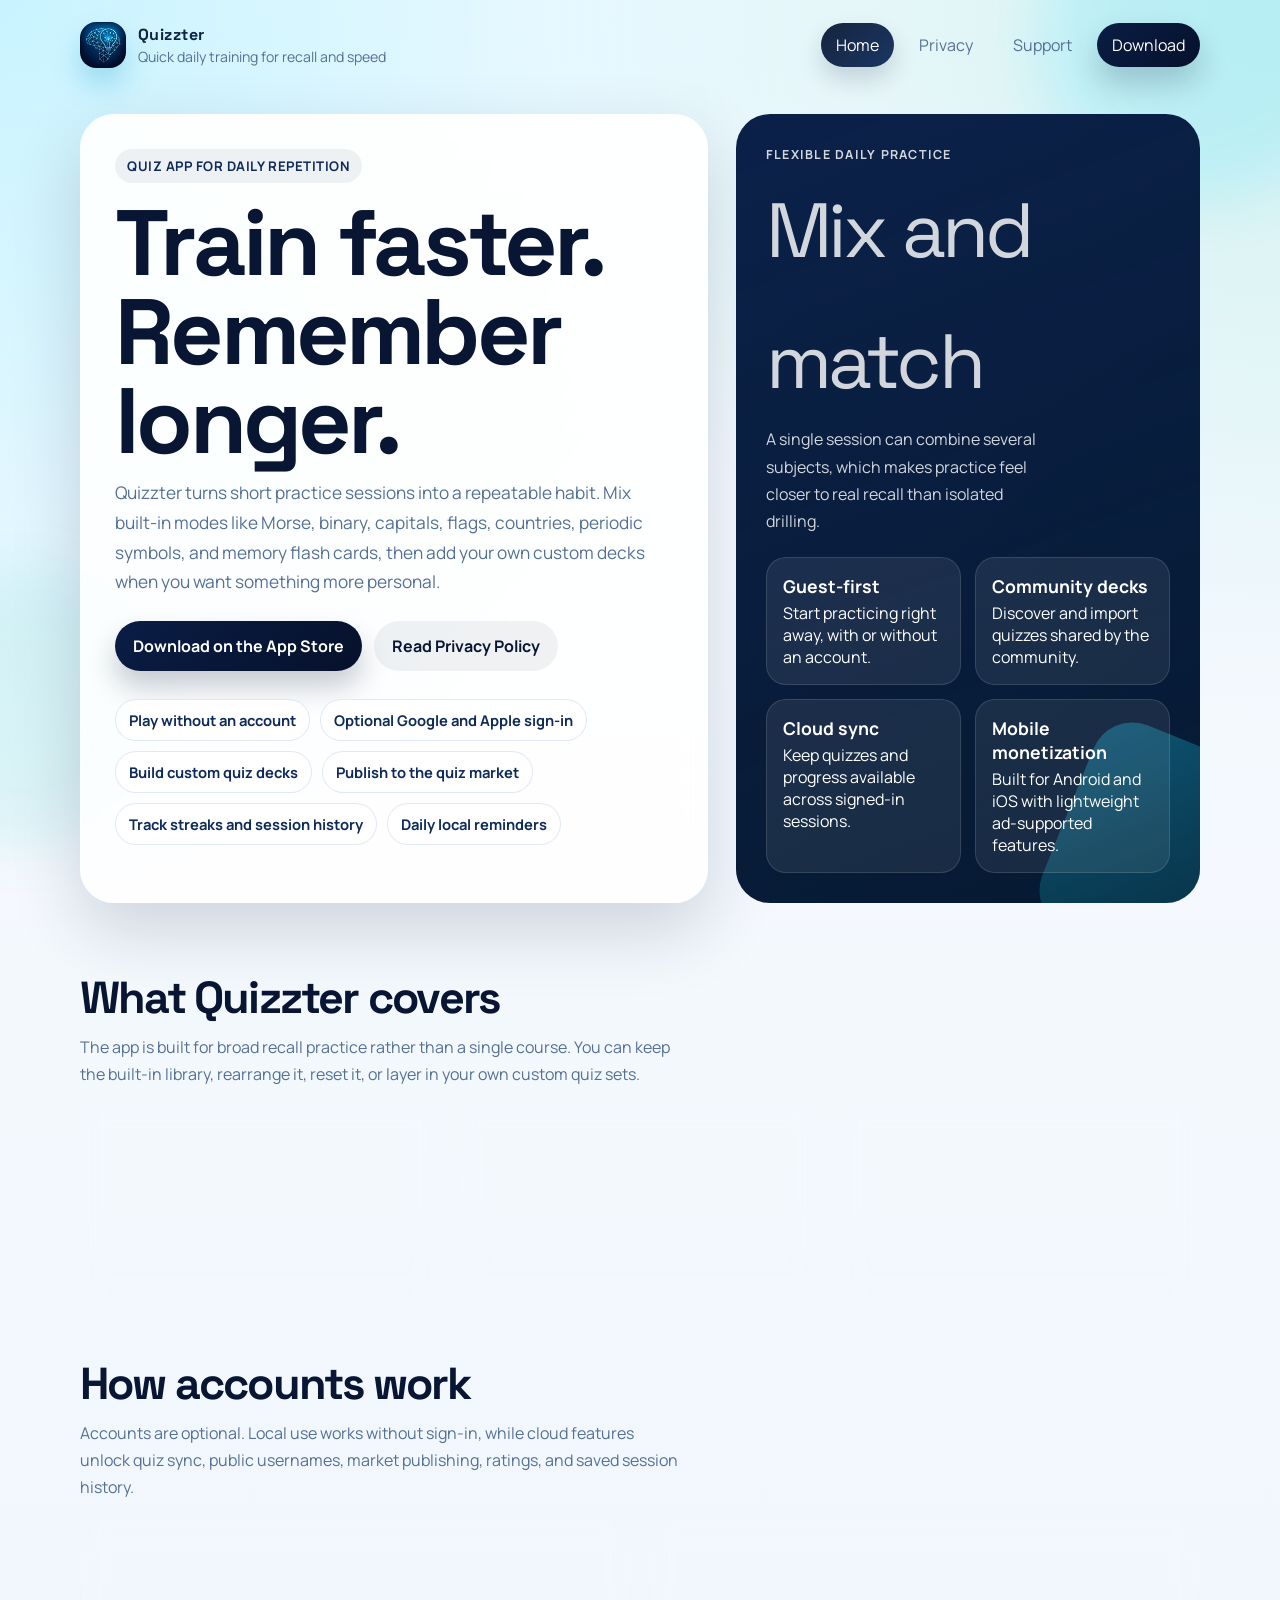
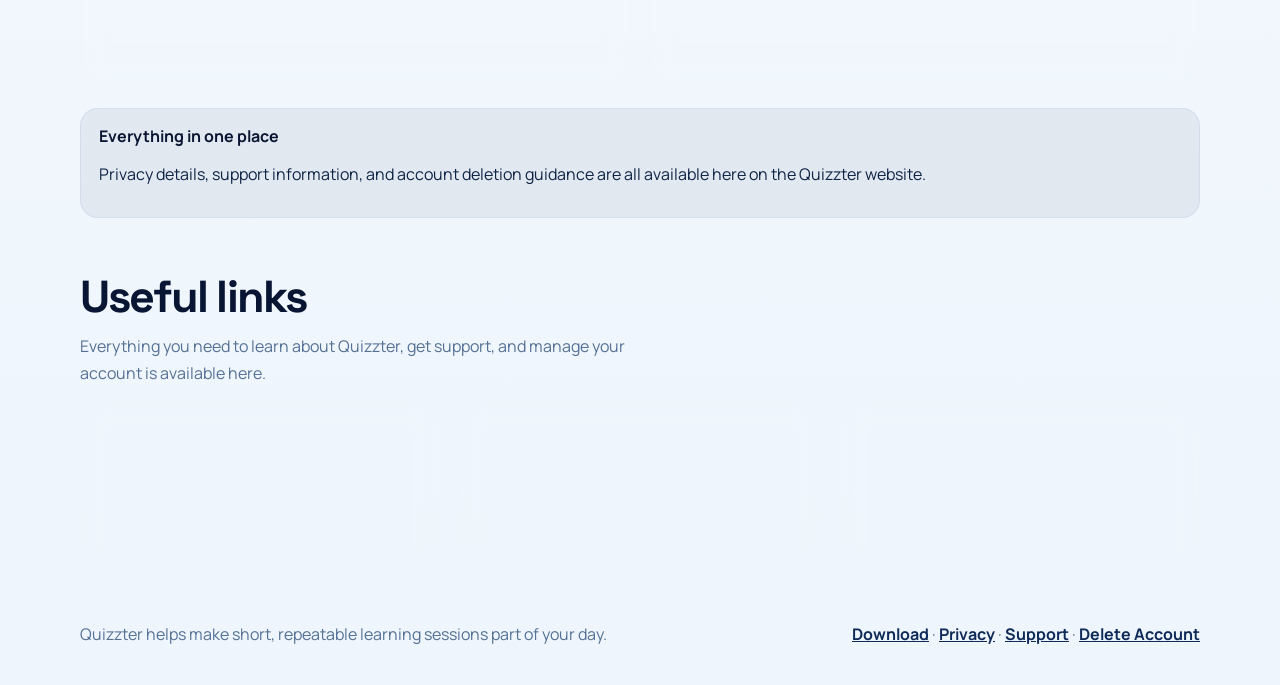
==== commit 0fb3a4da: "Normalize site links and route legacy pages" ====
--- a/index.html
+++ b/index.html
@@ -25,9 +25,9 @@
         </a>
         <nav class="nav" aria-label="Primary">
           <a class="is-active" href="/" aria-current="page">Home</a>
-          <a href="privacy.html">Privacy</a>
-          <a href="support.html">Support</a>
-          <a class="cta-link" href="download/">Download</a>
+          <a href="/privacy">Privacy</a>
+          <a href="/support">Support</a>
+          <a class="cta-link" href="/download">Download</a>
         </nav>
       </div>
     </header>
@@ -45,8 +45,8 @@
               decks when you want something more personal.
             </p>
             <div class="button-row">
-              <a class="button button-primary" href="download/">Download on the App Store</a>
-              <a class="button button-secondary" href="privacy.html">Read Privacy Policy</a>
+              <a class="button button-primary" href="/download">Download on the App Store</a>
+              <a class="button button-secondary" href="/privacy">Read Privacy Policy</a>
             </div>
             <div class="chip-row" aria-label="Product highlights">
               <span class="chip">Play without an account</span>
@@ -174,21 +174,21 @@
           </div>
           <div class="feature-grid">
             <article class="glass-card">
-              <h3><a class="text-link" href="privacy.html">Privacy Policy</a></h3>
+              <h3><a class="text-link" href="/privacy">Privacy Policy</a></h3>
               <p>
                 Explains what data Quizzter stores locally, what is stored in
                 Firebase, and how ads, maps, and remote flag images fit in.
               </p>
             </article>
             <article class="glass-card">
-              <h3><a class="text-link" href="support.html">Support</a></h3>
+              <h3><a class="text-link" href="/support">Support</a></h3>
               <p>
                 A lightweight support page for app stores, user questions,
                 troubleshooting, and direct contact details.
               </p>
             </article>
             <article class="glass-card">
-              <h3><a class="text-link" href="delete-account.html">Account Deletion</a></h3>
+              <h3><a class="text-link" href="/delete-account">Account Deletion</a></h3>
               <p>
                 Documents how users can delete their account and what is removed
                 from the cloud versus what may stay on-device.
@@ -202,7 +202,7 @@
     <footer class="site-footer">
       <div class="wrap">
         <p>Quizzter helps make short, repeatable learning sessions part of your day.</p>
-        <p><a class="text-link" href="download/">Download</a> · <a class="text-link" href="privacy.html">Privacy</a> · <a class="text-link" href="support.html">Support</a> · <a class="text-link" href="delete-account.html">Delete Account</a></p>
+        <p><a class="text-link" href="/download">Download</a> · <a class="text-link" href="/privacy">Privacy</a> · <a class="text-link" href="/support">Support</a> · <a class="text-link" href="/delete-account">Delete Account</a></p>
       </div>
     </footer>
   </div>
